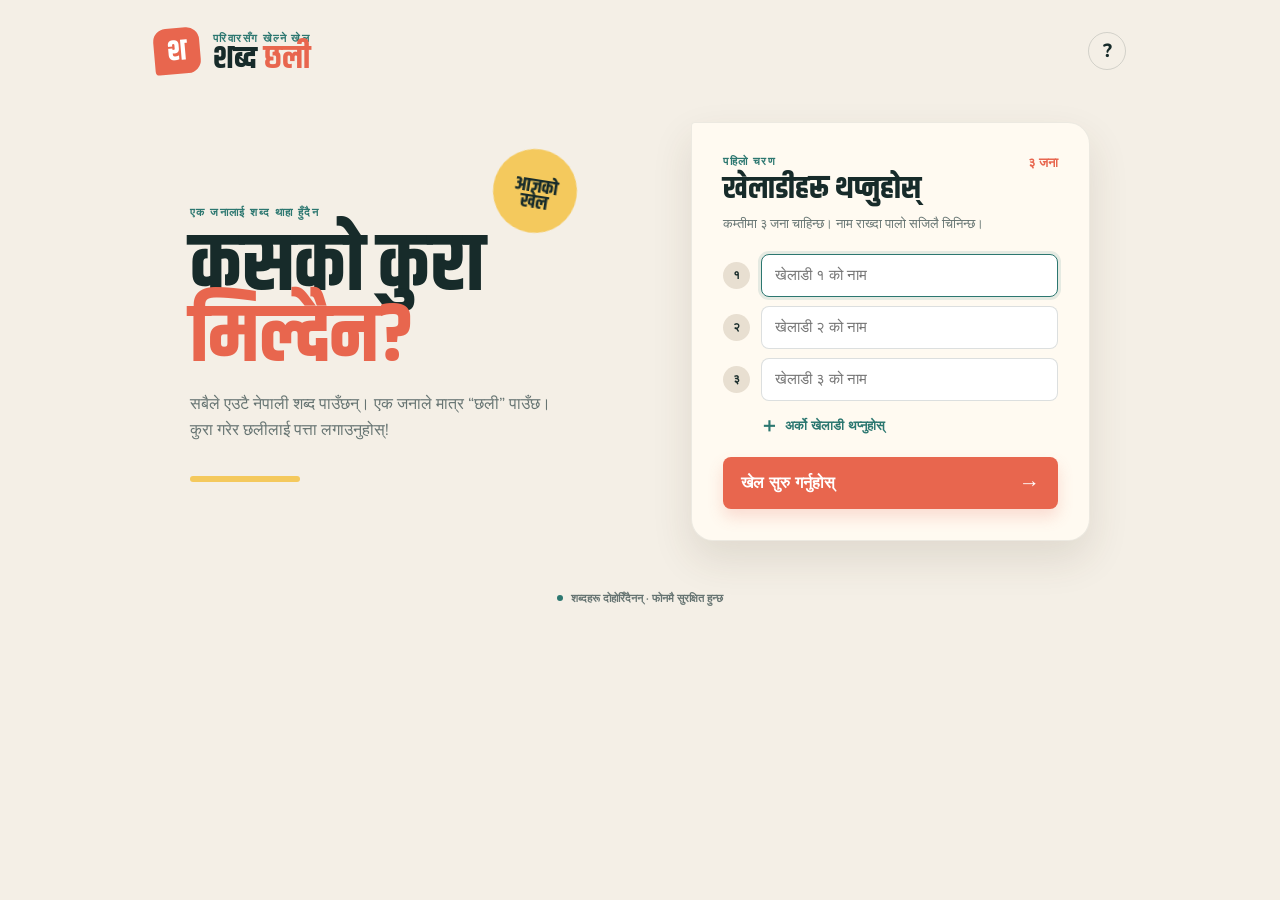
==== index.html @ 36533591 "adeed" ====
<!doctype html>
<html lang="ne">
<head>
  <meta charset="UTF-8" />
  <meta name="viewport" content="width=device-width, initial-scale=1.0" />
  <meta name="theme-color" content="#f4efe6" />
  <title>शब्द छली | Word Imposter</title>
  <link rel="preconnect" href="https://fonts.googleapis.com">
  <link rel="preconnect" href="https://fonts.gstatic.com" crossorigin>
  <link href="https://fonts.googleapis.com/css2?family=Khand:wght@400;500;600;700&family=Nunito:wght@400;600;700;800;900&display=swap" rel="stylesheet">
  <link rel="stylesheet" href="styles.css" />
</head>
<body>
  <main class="app-shell">
    <header class="topbar">
      <div class="brand-mark" aria-hidden="true">श</div>
      <div>
        <p class="eyebrow">परिवारसँग खेल्ने खेल</p>
        <h1>शब्द <span>छली</span></h1>
      </div>
      <button class="icon-button" id="helpButton" type="button" aria-label="खेल्ने तरिका">?</button>
    </header>

    <section class="screen active" id="setupScreen" aria-labelledby="setupTitle">
      <div class="intro-panel">
        <div class="sun-stamp">आजको<br>खेल</div>
        <p class="eyebrow">एक जनालाई शब्द थाहा हुँदैन</p>
        <h2 id="setupTitle">कसको कुरा<br><em>मिल्दैन?</em></h2>
        <p class="intro-copy">सबैले एउटै नेपाली शब्द पाउँछन्। एक जनाले मात्र “छली” पाउँछ। कुरा गरेर छलीलाई पत्ता लगाउनुहोस्!</p>
      </div>

      <form class="setup-card" id="setupForm">
        <div class="section-heading">
          <div>
            <p class="eyebrow">पहिलो चरण</p>
            <h3>खेलाडीहरू थप्नुहोस्</h3>
          </div>
          <span class="player-count" id="playerCount">३ जना</span>
        </div>
        <p class="form-note">कम्तीमा ३ जना चाहिन्छ। नाम राख्दा पालो सजिलै चिनिन्छ।</p>
        <div class="name-list" id="nameList"></div>
        <button class="text-button" id="addPlayerButton" type="button"><span>＋</span> अर्को खेलाडी थप्नुहोस्</button>
        <button class="primary-button" type="submit">खेल सुरु गर्नुहोस् <span>→</span></button>
      </form>
    </section>

    <section class="screen" id="revealScreen" aria-labelledby="revealTitle">
      <div class="progress-row">
        <span id="revealProgress">खेलाडी १ / ३</span>
        <span class="privacy-pill">गोप्य राख्नुहोस्</span>
      </div>
      <div class="reveal-card">
        <div class="card-pattern" aria-hidden="true"></div>
        <div class="turn-icon">👀</div>
        <p class="eyebrow">अब हेर्ने पालो</p>
        <h2 id="revealTitle">खेलाडी १</h2>
        <p class="reveal-instruction">अरूले नहेर्ने गरी तलको बटन थिच्नुहोस्।</p>
        <button class="reveal-button" id="revealButton" type="button">मेरो शब्द हेर्नुहोस् <span>↓</span></button>
        <div class="secret-result hidden" id="secretResult" aria-live="polite">
          <p class="result-label" id="resultLabel">तपाईंको शब्द</p>
          <strong id="secretWord">घर</strong>
          <p id="resultHint">यो शब्दको बारेमा एउटा सजिलो कुरा सोच्नुहोस्।</p>
          <button class="primary-button" id="nextPlayerButton" type="button">बुझें, अर्को खेलाडी <span>→</span></button>
        </div>
      </div>
      <button class="back-button" id="backToSetup" type="button">← फेरि नाम राख्नुहोस्</button>
    </section>

    <section class="screen" id="discussionScreen" aria-labelledby="discussionTitle">
      <div class="finish-badge">सबैको पालो सकियो ✓</div>
      <div class="discussion-hero">
        <div class="speech-bubble">अब<br>कुरा गरौँ!</div>
        <p class="eyebrow">दोस्रो चरण</p>
        <h2 id="discussionTitle">छलीलाई<br><em>पत्ता लगाउनुहोस्</em></h2>
        <p>सबैले आफ्नो शब्दसँग मिल्ने एउटा कुरा भन्नुहोस्। तर शब्द सीधै नभन्नुहोस्!</p>
      </div>
      <div class="rule-strip">
        <div><span>१</span> प्रत्येकले एउटा संकेत दिनुहोस्</div>
        <div><span>२</span> छलफलपछि मतदान गर्नुहोस्</div>
      </div>
      <div class="discussion-actions">
        <button class="primary-button" id="newRoundButton" type="button">नयाँ राउन्ड <span>↻</span></button>
        <button class="outline-button" id="resetHistoryButton" type="button">पुराना शब्द हटाउनुहोस्</button>
      </div>
    </section>

    <footer class="footer-note"><span class="dot"></span> शब्दहरू दोहोरिँदैनन् · फोनमै सुरक्षित हुन्छ</footer>
  </main>

  <dialog id="helpDialog">
    <button class="dialog-close" id="closeHelp" type="button" aria-label="बन्द गर्नुहोस्">×</button>
    <p class="eyebrow">खेल्ने तरिका</p>
    <h2>शब्द छली</h2>
    <ol>
      <li>सबै खेलाडीको नाम राखेर खेल सुरु गर्नुहोस्।</li>
      <li>एक–एक जनाले मात्र आफ्नो गोप्य कार्ड हेर्नुहोस्।</li>
      <li>शब्द नबताईकन एउटा संकेत दिनुहोस्।</li>
      <li>छलफलपछि सबैभन्दा शङ्कास्पद खेलाडीलाई छान्नुहोस्।</li>
    </ol>
    <p class="dialog-tip">ठूलो अक्षर र सजिलो नेपाली शब्द भएकाले परिवारका सबै पुस्ताले खेल्न सक्छन्।</p>
  </dialog>
  <script src="script.js"></script>
</body>
</html>
---- styles.css ----
@import url('https://fonts.googleapis.com/css2?family=Khand:wght@400;500;600;700&family=Nunito:wght@400;600;700;800;900&display=swap');

:root {
  --ink: #172b2a;
  --muted: #667472;
  --paper: #f4efe6;
  --paper-deep: #e8dfd1;
  --cream: #fffaf1;
  --coral: #e8664e;
  --coral-dark: #bd483b;
  --teal: #2c7770;
  --yellow: #f4c95d;
  --line: rgba(23, 43, 42, .15);
  --shadow: 0 18px 40px rgba(71, 54, 36, .12);
}

* { box-sizing: border-box; }
body {
  margin: 0;
  min-width: 320px;
  color: var(--ink);
  background: var(--paper);
  font-family: 'Nunito', sans-serif;
}
body::before {
  content: '';
  position: fixed;
  inset: 0;
  pointer-events: none;
  opacity: .35;
  background-image: radial-gradient(rgba(23,43,42,.11) .7px, transparent .7px);
  background-size: 18px 18px;
}
button, input { font: inherit; }
button { cursor: pointer; }
.app-shell { width: min(100%, 1040px); min-height: 100vh; margin: auto; padding: 28px 34px 24px; position: relative; }
.topbar { display: flex; align-items: center; gap: 13px; margin-bottom: 48px; }
.brand-mark { display: grid; place-items: center; width: 46px; height: 46px; border-radius: 13px 13px 13px 4px; background: var(--coral); color: white; font-family: 'Khand', sans-serif; font-size: 30px; font-weight: 700; transform: rotate(-5deg); }
h1, h2, h3, p { margin: 0; }
h1 { font-family: 'Khand', sans-serif; font-size: 32px; line-height: .8; letter-spacing: .3px; }
h1 span, em { color: var(--coral); font-style: normal; }
.eyebrow { color: var(--teal); font-size: 11px; font-weight: 900; letter-spacing: 1.4px; text-transform: uppercase; }
.icon-button { margin-left: auto; width: 38px; height: 38px; border: 1px solid var(--line); border-radius: 50%; background: transparent; color: var(--ink); font-size: 19px; font-weight: 800; transition: .2s; }
.icon-button:hover { border-color: var(--coral); color: var(--coral); transform: rotate(8deg); }
.screen { display: none; animation: rise .45s ease both; }
.screen.active { display: block; }
@keyframes rise { from { opacity: 0; transform: translateY(12px); } to { opacity: 1; transform: translateY(0); } }
#setupScreen { display: grid; grid-template-columns: 1fr 1fr; align-items: center; gap: clamp(40px, 8vw, 120px); max-width: 900px; margin: auto; }
.intro-panel { position: relative; padding: 24px 0 38px; }
.intro-panel::after { content: ''; position: absolute; bottom: 0; left: 0; width: 110px; height: 6px; background: var(--yellow); border-radius: 4px; }
.intro-panel h2, .discussion-hero h2 { margin: 12px 0 18px; font-family: 'Khand', sans-serif; font-size: clamp(53px, 7vw, 82px); line-height: .86; letter-spacing: -.5px; }
.intro-copy, .discussion-hero > p { max-width: 370px; color: var(--muted); font-size: 16px; line-height: 1.65; }
.sun-stamp { position: absolute; right: 3%; top: -32px; display: grid; place-items: center; width: 84px; height: 84px; padding-top: 7px; border-radius: 50%; background: var(--yellow); color: var(--ink); font-family: 'Khand', sans-serif; font-size: 19px; font-weight: 700; line-height: .82; text-align: center; transform: rotate(9deg); }
.setup-card, .reveal-card { background: var(--cream); border: 1px solid rgba(23,43,42,.08); border-radius: 4px 22px 22px 22px; box-shadow: var(--shadow); }
.setup-card { padding: 31px; }
.section-heading { display: flex; align-items: flex-start; justify-content: space-between; gap: 10px; }
h3 { margin-top: 5px; font-family: 'Khand', sans-serif; font-size: 31px; line-height: 1; }
.player-count { color: var(--coral); font-size: 13px; font-weight: 900; }
.form-note { margin: 10px 0 20px; color: var(--muted); font-size: 13px; line-height: 1.45; }
.name-list { display: grid; gap: 9px; }
.name-row { display: flex; align-items: center; gap: 11px; }
.name-number { display: grid; place-items: center; flex: 0 0 27px; height: 27px; border-radius: 50%; background: var(--paper-deep); font-size: 12px; font-weight: 900; }
.name-row input { width: 100%; min-height: 43px; padding: 9px 13px; border: 1px solid var(--line); border-radius: 8px; outline: none; background: white; color: var(--ink); font-size: 15px; }
.name-row input:focus { border-color: var(--teal); box-shadow: 0 0 0 3px rgba(44,119,112,.12); }
.text-button { display: flex; align-items: center; gap: 6px; margin: 16px 0 22px 36px; padding: 0; border: 0; background: transparent; color: var(--teal); font-size: 13px; font-weight: 800; }
.text-button span { font-size: 20px; line-height: 10px; }
.primary-button, .outline-button, .reveal-button { display: flex; align-items: center; justify-content: space-between; width: 100%; min-height: 52px; border-radius: 8px; padding: 0 18px; font-weight: 900; transition: transform .2s, box-shadow .2s, background .2s; }
.primary-button { border: 0; background: var(--coral); color: white; box-shadow: 0 8px 16px rgba(232,102,78,.2); }
.primary-button:hover { background: var(--coral-dark); transform: translateY(-2px); box-shadow: 0 11px 20px rgba(232,102,78,.28); }
.primary-button span, .reveal-button span { font-size: 21px; font-weight: 400; }
.footer-note { display: flex; align-items: center; justify-content: center; gap: 8px; margin-top: 50px; color: var(--muted); font-size: 11px; font-weight: 700; }
.dot { width: 6px; height: 6px; border-radius: 50%; background: var(--teal); }
#revealScreen, #discussionScreen { max-width: 570px; margin: 0 auto; }
.progress-row { display: flex; justify-content: space-between; align-items: center; margin-bottom: 14px; color: var(--muted); font-size: 12px; font-weight: 900; }
.privacy-pill { padding: 7px 10px; border-radius: 20px; background: rgba(244,201,93,.35); color: #8a661a; font-size: 10px; }
.reveal-card { position: relative; min-height: 490px; padding: 58px 40px 40px; text-align: center; overflow: hidden; }
.card-pattern { position: absolute; right: -30px; top: -50px; width: 170px; height: 170px; border-radius: 50%; background: var(--yellow); opacity: .7; }
.card-pattern::after { content: ''; position: absolute; left: -80px; bottom: -20px; width: 100px; height: 100px; border: 15px solid var(--paper-deep); border-radius: 50%; opacity: .7; }
.turn-icon { position: relative; display: grid; place-items: center; width: 64px; height: 64px; margin: 0 auto 18px; border-radius: 50%; background: #d9ece8; font-size: 28px; }
.reveal-card h2 { position: relative; margin: 9px 0; font-family: 'Khand', sans-serif; font-size: 53px; line-height: 1; }
.reveal-instruction { position: relative; margin: 0 auto 38px; max-width: 280px; color: var(--muted); font-size: 14px; line-height: 1.6; }
.reveal-button { position: relative; background: var(--teal); color: white; }
.reveal-button:hover { background: #225f59; transform: translateY(-2px); }
.secret-result { position: relative; margin-top: 23px; padding-top: 20px; border-top: 1px dashed var(--line); }
.hidden { display: none; }
.result-label { color: var(--teal); font-size: 11px; font-weight: 900; letter-spacing: 1px; }
.secret-result strong { display: block; margin: 1px 0 7px; font-family: 'Khand', sans-serif; font-size: 58px; line-height: 1; color: var(--coral); }
.secret-result p:not(.result-label) { margin-bottom: 19px; color: var(--muted); font-size: 13px; }
.back-button { display: block; margin: 18px auto 0; border: 0; background: transparent; color: var(--muted); font-size: 12px; font-weight: 800; }
.finish-badge { width: fit-content; margin: 0 auto 25px; padding: 8px 12px; border-radius: 20px; background: #d9ece8; color: var(--teal); font-size: 11px; font-weight: 900; }
.discussion-hero { position: relative; padding: 20px 0 32px; border-bottom: 1px solid var(--line); }
.speech-bubble { position: absolute; top: -20px; right: 10px; display: grid; place-items: center; width: 102px; height: 82px; padding-top: 9px; border-radius: 50%; background: var(--yellow); color: var(--ink); font-family: 'Khand', sans-serif; font-size: 20px; font-weight: 700; line-height: .9; text-align: center; transform: rotate(8deg); }
.discussion-hero h2 { font-size: clamp(52px, 8vw, 76px); }
.rule-strip { display: grid; grid-template-columns: 1fr 1fr; gap: 14px; padding: 22px 0; }
.rule-strip div { color: var(--muted); font-size: 12px; line-height: 1.4; }
.rule-strip span { display: inline-grid; place-items: center; width: 23px; height: 23px; margin-right: 5px; border-radius: 50%; background: var(--coral); color: white; font-size: 11px; font-weight: 900; }
.discussion-actions { display: grid; gap: 10px; }
.outline-button { justify-content: center; min-height: 44px; border: 1px solid var(--line); background: transparent; color: var(--muted); font-size: 12px; }
.outline-button:hover { border-color: var(--coral); color: var(--coral); }
dialog { position: fixed; width: min(calc(100% - 32px), 420px); padding: 33px; border: 0; border-radius: 4px 20px 20px 20px; color: var(--ink); background: var(--cream); box-shadow: 0 20px 70px rgba(23,43,42,.3); }
dialog::backdrop { background: rgba(23,43,42,.45); backdrop-filter: blur(3px); }
dialog h2 { margin: 5px 0 17px; font-family: 'Khand', sans-serif; font-size: 41px; }
dialog ol { margin: 0; padding-left: 23px; color: var(--muted); font-size: 14px; line-height: 1.8; }
.dialog-tip { margin-top: 20px; padding-top: 15px; border-top: 1px solid var(--line); color: var(--teal); font-size: 12px; line-height: 1.5; font-weight: 800; }
.dialog-close { position: absolute; top: 12px; right: 15px; width: 30px; height: 30px; border: 0; border-radius: 50%; background: var(--paper-deep); color: var(--ink); font-size: 22px; line-height: 1; }
@media (max-width: 700px) {
  .app-shell { padding: 20px 20px 18px; }
  .topbar { margin-bottom: 24px; }
  #setupScreen { display: block; }
  .intro-panel { padding: 14px 0 28px; margin-bottom: 25px; }
  .intro-panel h2 { font-size: 58px; }
  .sun-stamp { top: -7px; right: 4px; width: 70px; height: 70px; font-size: 16px; }
  .setup-card { padding: 23px 19px; }
  .reveal-card { min-height: 480px; padding: 49px 24px 27px; }
  .footer-note { margin-top: 30px; }
}
@media (max-width: 400px) { .rule-strip { grid-template-columns: 1fr; gap: 8px; } .intro-panel h2 { font-size: 52px; } }
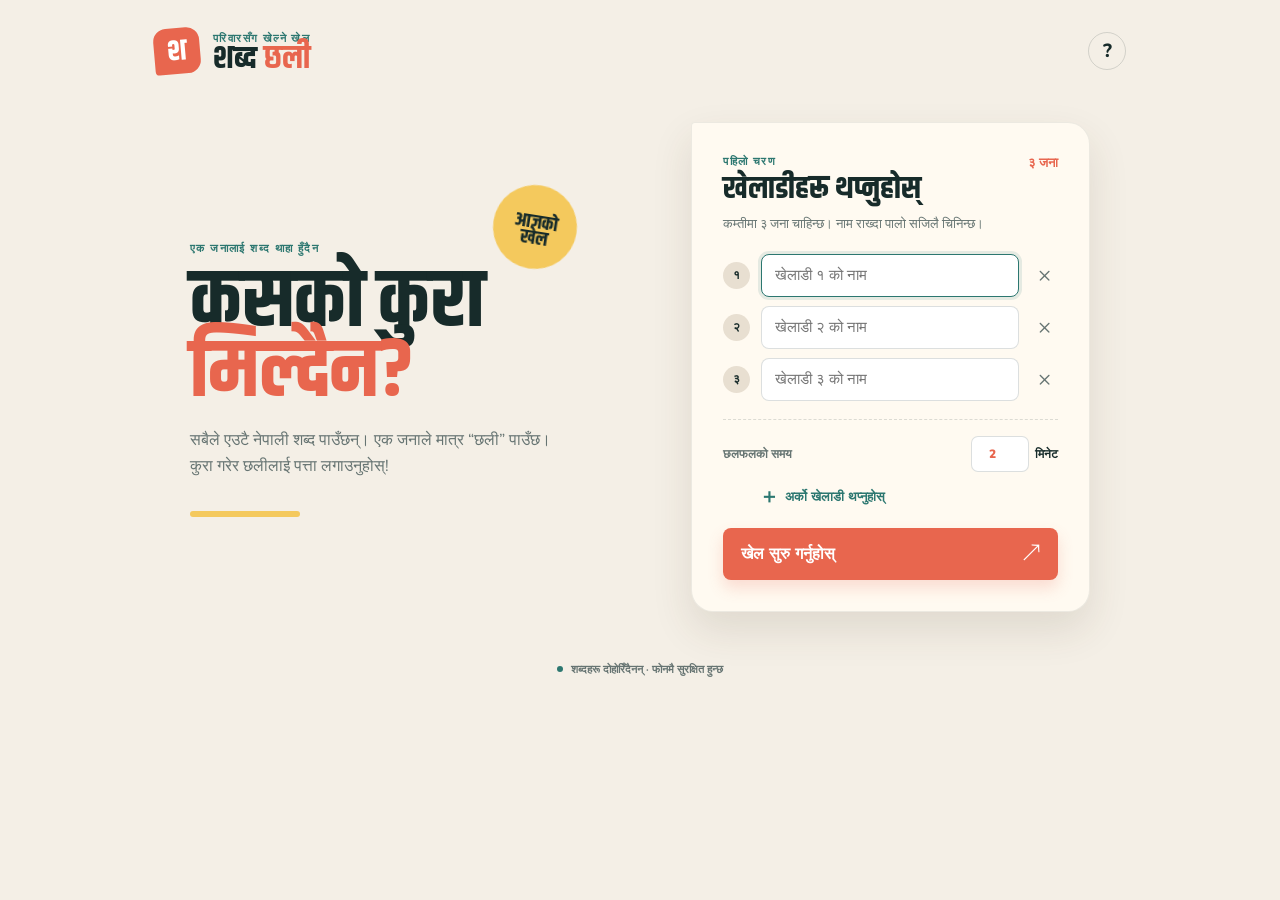
==== commit 6f71fb73: "Update index.html" ====
--- a/index.html
+++ b/index.html
@@ -39,8 +39,9 @@
         </div>
         <p class="form-note">कम्तीमा ३ जना चाहिन्छ। नाम राख्दा पालो सजिलै चिनिन्छ।</p>
         <div class="name-list" id="nameList"></div>
+        <label class="time-setting" for="roundTime"><span>छलफलको समय</span><strong><input id="roundTime" type="number" min="1" max="60" value="2" inputmode="numeric"> मिनेट</strong></label>
         <button class="text-button" id="addPlayerButton" type="button"><span>＋</span> अर्को खेलाडी थप्नुहोस्</button>
-        <button class="primary-button" type="submit">खेल सुरु गर्नुहोस् <span>→</span></button>
+        <button class="primary-button" type="submit">खेल सुरु गर्नुहोस् <span>↗</span></button>
       </form>
     </section>
 
--- a/styles.css
+++ b/styles.css
@@ -58,10 +58,16 @@
 .player-count { color: var(--coral); font-size: 13px; font-weight: 900; }
 .form-note { margin: 10px 0 20px; color: var(--muted); font-size: 13px; line-height: 1.45; }
 .name-list { display: grid; gap: 9px; }
+.time-setting { display: flex; align-items: center; justify-content: space-between; gap: 12px; margin-top: 18px; padding-top: 16px; border-top: 1px dashed var(--line); color: var(--muted); font-size: 12px; font-weight: 800; }
+.time-setting strong { display: flex; align-items: center; gap: 6px; color: var(--ink); }
+.time-setting input { width: 58px; min-height: 36px; padding: 5px 8px; border: 1px solid var(--line); border-radius: 7px; outline: none; color: var(--coral); text-align: center; font-weight: 900; }
+.time-setting input:focus { border-color: var(--teal); box-shadow: 0 0 0 3px rgba(44,119,112,.12); }
 .name-row { display: flex; align-items: center; gap: 11px; }
 .name-number { display: grid; place-items: center; flex: 0 0 27px; height: 27px; border-radius: 50%; background: var(--paper-deep); font-size: 12px; font-weight: 900; }
 .name-row input { width: 100%; min-height: 43px; padding: 9px 13px; border: 1px solid var(--line); border-radius: 8px; outline: none; background: white; color: var(--ink); font-size: 15px; }
 .name-row input:focus { border-color: var(--teal); box-shadow: 0 0 0 3px rgba(44,119,112,.12); }
+.remove-player { flex: 0 0 28px; width: 28px; height: 28px; border: 0; border-radius: 50%; background: transparent; color: var(--muted); font-size: 22px; line-height: 1; }
+.remove-player:hover { background: rgba(232,102,78,.12); color: var(--coral); }
 .text-button { display: flex; align-items: center; gap: 6px; margin: 16px 0 22px 36px; padding: 0; border: 0; background: transparent; color: var(--teal); font-size: 13px; font-weight: 800; }
 .text-button span { font-size: 20px; line-height: 10px; }
 .primary-button, .outline-button, .reveal-button { display: flex; align-items: center; justify-content: space-between; width: 100%; min-height: 52px; border-radius: 8px; padding: 0 18px; font-weight: 900; transition: transform .2s, box-shadow .2s, background .2s; }
@@ -91,6 +97,8 @@
 .discussion-hero { position: relative; padding: 20px 0 32px; border-bottom: 1px solid var(--line); }
 .speech-bubble { position: absolute; top: -20px; right: 10px; display: grid; place-items: center; width: 102px; height: 82px; padding-top: 9px; border-radius: 50%; background: var(--yellow); color: var(--ink); font-family: 'Khand', sans-serif; font-size: 20px; font-weight: 700; line-height: .9; text-align: center; transform: rotate(8deg); }
 .discussion-hero h2 { font-size: clamp(52px, 8vw, 76px); }
+.timer { margin-top: 18px; color: var(--coral); font-family: 'Khand', sans-serif; font-size: 54px; font-weight: 700; line-height: 1; }
+.timer-finished { color: var(--muted); }
 .rule-strip { display: grid; grid-template-columns: 1fr 1fr; gap: 14px; padding: 22px 0; }
 .rule-strip div { color: var(--muted); font-size: 12px; line-height: 1.4; }
 .rule-strip span { display: inline-grid; place-items: center; width: 23px; height: 23px; margin-right: 5px; border-radius: 50%; background: var(--coral); color: white; font-size: 11px; font-weight: 900; }
